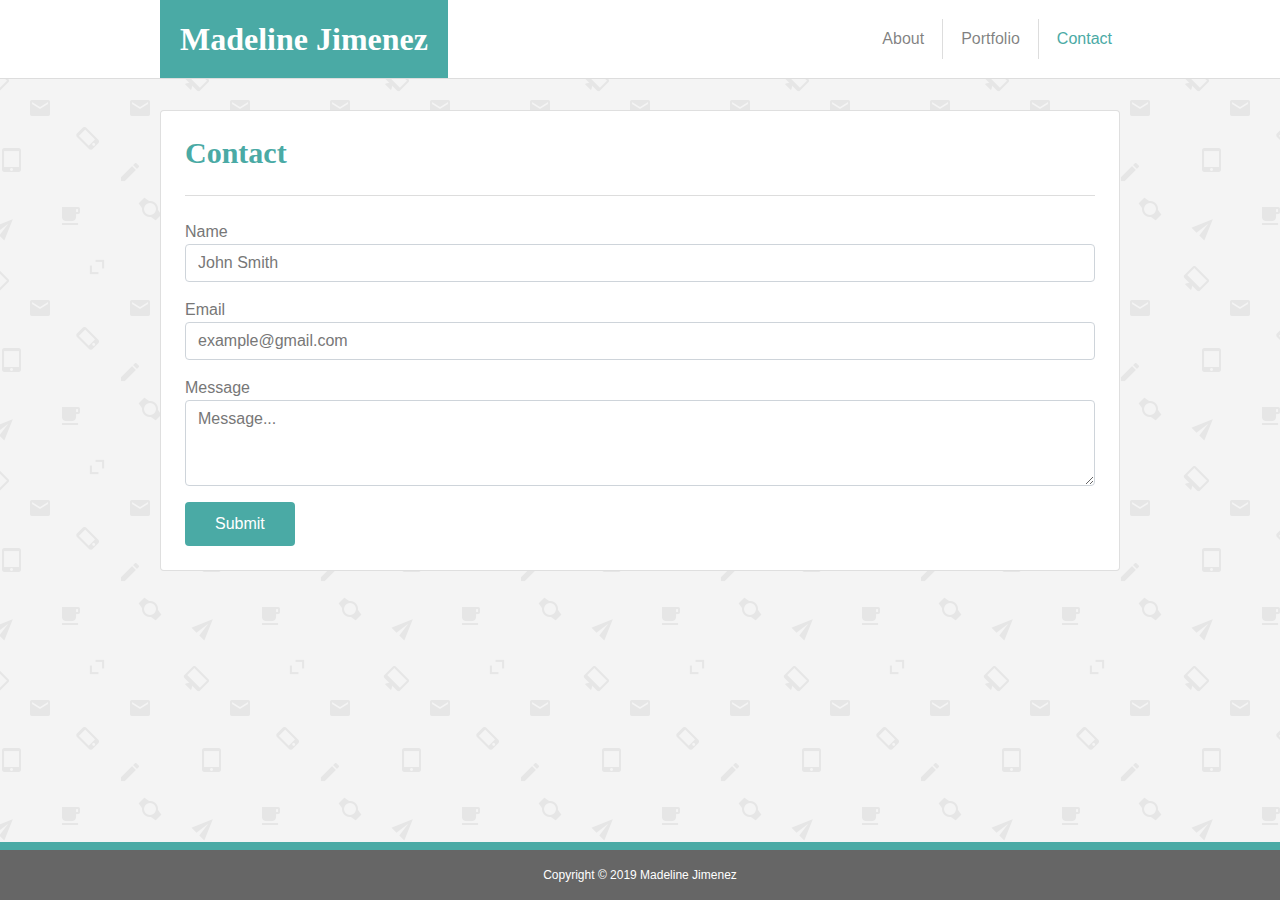
==== contact.html @ cba72f23 "Add file setup" ====
<!DOCTYPE html>
<html lang="en-us">

<head>
    <meta charset="UTF-8">
    <meta name="viewport" content="width=device-width, initial-scale=1">
    <title>Contact</title>
    <link rel="stylesheet" href="https://stackpath.bootstrapcdn.com/bootstrap/4.3.1/css/bootstrap.min.css" integrity="sha384-ggOyR0iXCbMQv3Xipma34MD+dH/1fQ784/j6cY/iJTQUOhcWr7x9JvoRxT2MZw1T" crossorigin="anonymous">
    <link rel="stylesheet" href="assets/css/style.css">
</head>

<body id="contact">
    <div class="navbar-container fixed-top">
        <nav class="navbar navbar-expand-md navbar-light">
            <a class="navbar-brand" href="index.html"><h1>Madeline Jimenez</h1></a>
            <button class="navbar-toggler" type="button" data-toggle="collapse" data-target="#navbarNav" aria-controls="navbarNav" aria-expanded="false" aria-label="Toggle navigation">
                <span class="navbar-toggler-icon"></span>
            </button>
            <div class="collapse navbar-collapse" id="navbarNav">
                <ul class="navbar-nav ml-auto">
                <li class="nav-item">
                    <a class="nav-link" href="index.html">About</a>
                </li>
                <li class="nav-item">
                    <a class="nav-link" href="portfolio.html">Portfolio</a>
                </li>
                <li class="nav-item active">
                    <a class="nav-link" href="contact.html">Contact<span class="sr-only">(current)</span></a>
                </li>
                </ul>
            </div>
        </nav>
    </div>

    <div class="container main">
        <div class="row">
            <div class="col-sm-12 p-0 mb-5">
                <div class="card mb-3 main-card p-4" style="max-width: 960px;">
                    <div class="row no-gutters">
                        <h2 class="card-title main-title mb-4 pb-4 w-100">Contact</h2>
                    </div>
                    <div class="row no-gutters">
                        <div class="col">
                            <form>
                                <div class="form-group">
                                    <label for="name">Name</label>
                                    <input type="text" class="form-control" id="name" placeholder="John Smith">
                                </div>
                                <div class="form-group">
                                    <label for="email">Email</label>
                                    <input type="text" class="form-control" id="email" placeholder="example@gmail.com">
                                </div>
                                <div class="form-group">
                                    <label for="message">Message</label>
                                    <textarea class="form-control" id="exampleFormControlTextarea1" type="text" placeholder="Message..." rows="3"></textarea>
                                </div>
                                <button type="submit" class="btn btn-primary">Submit</button>
                            </form>
                        </div>
                    </div>
                </div>
            </div>
        </div>
    </div>

    <div class="footer nav justify-content-center py-3 px-0 m-0 mw-100">
        <p class=footer-text>Copyright &copy; 2019 Madeline Jimenez</p>
    </div>

    <script src="https://code.jquery.com/jquery-3.3.1.slim.min.js" integrity="sha384-q8i/X+965DzO0rT7abK41JStQIAqVgRVzpbzo5smXKp4YfRvH+8abtTE1Pi6jizo" crossorigin="anonymous"></script>
    <script src="https://cdnjs.cloudflare.com/ajax/libs/popper.js/1.14.7/umd/popper.min.js" integrity="sha384-UO2eT0CpHqdSJQ6hJty5KVphtPhzWj9WO1clHTMGa3JDZwrnQq4sF86dIHNDz0W1" crossorigin="anonymous"></script>
    <script src="https://stackpath.bootstrapcdn.com/bootstrap/4.3.1/js/bootstrap.min.js" integrity="sha384-JjSmVgyd0p3pXB1rRibZUAYoIIy6OrQ6VrjIEaFf/nJGzIxFDsf4x0xIM+B07jRM" crossorigin="anonymous"></script>
</body>

</html>
---- assets/css/style.css ----
/* ---------  Setup */
* {
    box-sizing: border-box;
  }
  
  body {
      margin: 0;
      background: #f9f9f9 url("../images/email-pattern.png") repeat fixed center; 
  }


  /* ---------  Fonts */
 
  h1 {
    color: #fff;
    font-size: 1.2rem;
  }

  @media screen and (min-width: 576px) {
    h1 {
      font-size: 2rem;
    }
  }

  h2 {
      color: #4aaaa5;
      font-size: 1.5rem;
  }

  @media screen and (min-width: 576px) {
    h2 {
      font-size: 1.875rem;
    }
  }

  h3 {
      font-weight: normal;
      font-size: .9rem;
  }

  @media screen and (min-width: 767px) {
    h3 {
      font-size: 1.17rem;
    }
  }

  h1, h2, h3, h4, h5, h6 {
    font-family: 'Georgia', Times, 'Times New Roman', serif;
    margin: 0;
    font-weight: bold;
  }

  p, ul, li, a, label, input[type="text"],
  textarea[type="text"], input[type="text"]::placeholder, textarea[type="text"]::placeholder, button[type="submit"] {
    font-family: 'Arial', 'Helvetica Neue', Helvetica, sans-serif;
    margin: 0;
    color: #777;
  }

  ul {
      list-style-type: none;
      padding: 0;
  }

  a {
      text-decoration: none;
      transition: .4s all;
  }

  a:hover, a:active {
      color: #4aaaa5;
  }


  /* ---- layout */
  .navbar-container {
    background-color: #fff;
    border-bottom: thin solid #ddd;
  }
  
  .navbar {
    padding: 0;
    width: 90%;
    max-width: 960px;
    margin: auto;
    background-color: #fff;
  }

  .navbar-brand {
    padding: 20px;
    background-color: #4aaaa5;
  }

  .navbar-brand:hover,
  .navbar-brand:focus {
    opacity: .8;
  }

  .navbar-toggler:focus {
    outline: none;
    opacity: .5;
  }

  .navbar-toggler-icon:hover,
  .navbar-toggler-icon:focus {
    opacity: .5;
    transition: .4s all;
  }

  .nav-item {
    color: #777;
  }

  .navbar-nav li:not(:last-of-type) {
    padding-right: 10px;
    margin-right: 10px;
    border-right: thin solid #ddd;
}

@media screen and (max-width: 767px) {
  .navbar-nav li:not(:last-of-type) {
    padding-right: 0;
    margin-right: 0;
    border:none;
  }
}

@media screen and (max-width: 767px) {
  #navbarNav {
    text-align: right;
    margin-bottom: .5em;
  }
}

.navbar-light .navbar-nav .active>.nav-link {
  color: #4aaaa5;
}

  .main {
    max-width: 960px;
    width: 90%;
  }

  .main .row .col-sm-12 {
    margin-top: 90px;
  }

  @media screen and (min-width: 576px) {
    .main .row .col-sm-12 {
      margin-top: 110px;
    }
  }

  .main-title {
    border-bottom: thin solid #ddd;
  }

  .footer {
    background-color: #666;
    border-top: 8px solid #4aaaa5;
  }

  .footer-text {
    color: #fff;
    font-size: .75em;
  }


  /* ----- Sticky Footer */
  body {
    display: flex;
    flex-direction: column;
    height: 100vh;
  }

  .main {
    flex: 1 0 auto;
    min-height: auto;
  }


  /* ----- About Page */
  #about .card-p {
    margin-top: 20px;
    line-height: 2em;
  }

  @media screen and (min-width: 576px) {
    #about .card-p:first-of-type {
      margin-top: 0;
    }
  }

  @media screen and (min-width: 576px) {
    #about img {
      max-width: 200px;
      float: left;
      margin-right: 20px;
    }
  }


  /* ----- Portfolio Page */
  #portfolio .portfolio-label {
    bottom: 12px;
    left: 0;
    background-color: #4aaaa5; 
}

#portfolio .portfolio-piece:hover,
#portfolio .portfolio-piece:focus {
  -webkit-box-shadow: 0px 3px 5px -2px rgba(0,0,0,0.75);
  -moz-box-shadow: 0px 3px 5px -2px rgba(0,0,0,0.75);
  box-shadow: 0px 3px 5px -2px rgba(0,0,0,0.75);
  transition: .4s all;
}


  /* ----- Contact Page */
input[type="text"]:hover,
textarea[type="text"]:hover,
input[type="text"]:focus,
textarea[type="text"]:focus {
  border: thin solid #ddd;
  border-left: 8px solid #4aaaa5;
}

button[type="submit"] {
    background-color: #4aaaa5;
    border-style: none;
    color: #fff;
    font-size: 16px;
    padding: 10px 30px;
    transition: .4s background-color;
}

  button[type="submit"]:hover,
  button[type="submit"]:focus {
      background-color: #437471;
      color: #fff;
      cursor: pointer;
  }
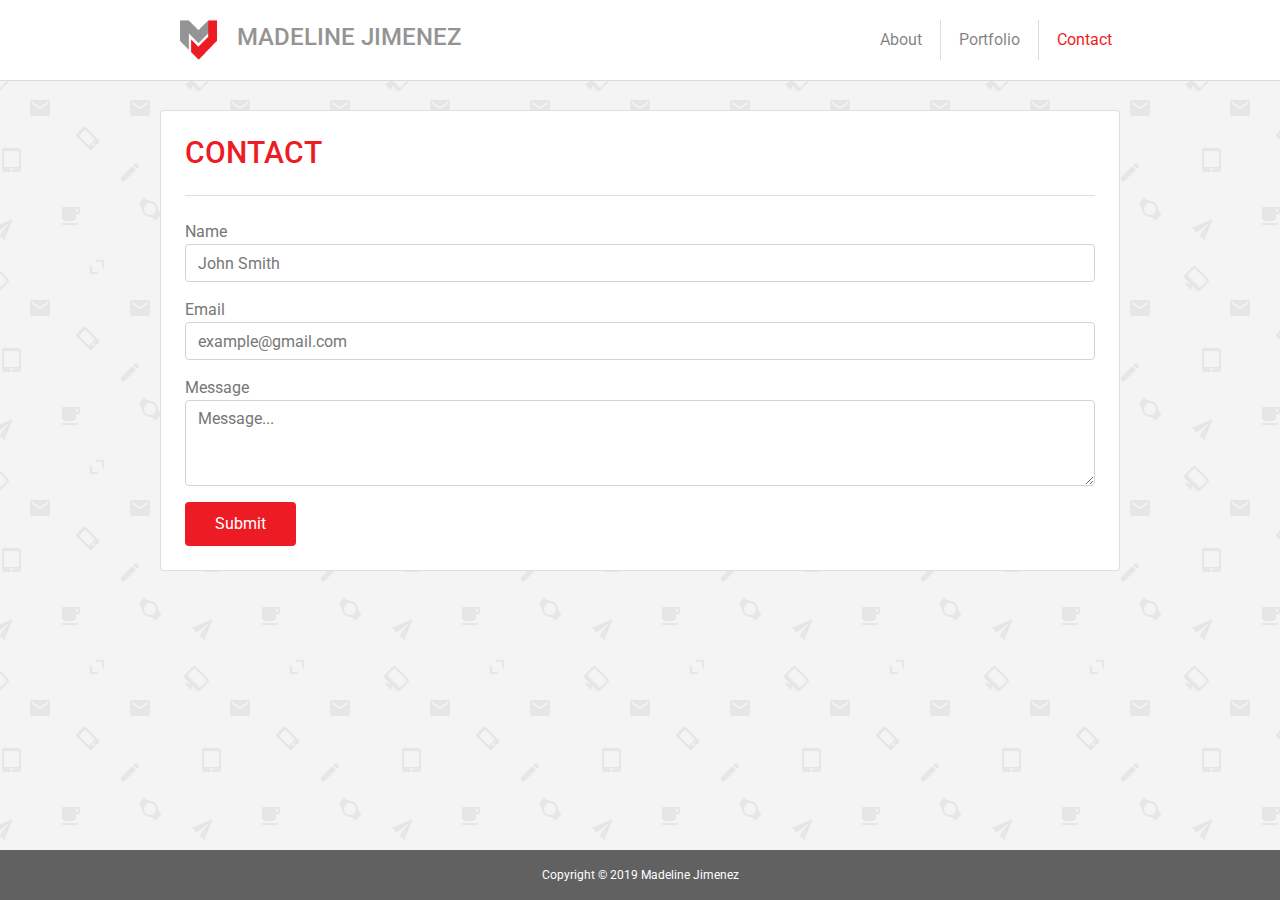
==== commit 2a09f8c3: "Add sass and variables" ====
--- a/contact.html
+++ b/contact.html
@@ -6,13 +6,14 @@
     <meta name="viewport" content="width=device-width, initial-scale=1">
     <title>Contact</title>
     <link rel="stylesheet" href="https://stackpath.bootstrapcdn.com/bootstrap/4.3.1/css/bootstrap.min.css" integrity="sha384-ggOyR0iXCbMQv3Xipma34MD+dH/1fQ784/j6cY/iJTQUOhcWr7x9JvoRxT2MZw1T" crossorigin="anonymous">
+    <link href="https://fonts.googleapis.com/css?family=Roboto&display=swap" rel="stylesheet">
     <link rel="stylesheet" href="assets/css/style.css">
 </head>
 
 <body id="contact">
     <div class="navbar-container fixed-top">
         <nav class="navbar navbar-expand-md navbar-light">
-            <a class="navbar-brand" href="index.html"><h1>Madeline Jimenez</h1></a>
+            <a class="navbar-brand" href="index.html"><img src="assets/images/logo.png" alt="Logo" class="logo"><h1 class="logo-name">Madeline Jimenez</h1></a>
             <button class="navbar-toggler" type="button" data-toggle="collapse" data-target="#navbarNav" aria-controls="navbarNav" aria-expanded="false" aria-label="Toggle navigation">
                 <span class="navbar-toggler-icon"></span>
             </button>
--- a/assets/css/style.css
+++ b/assets/css/style.css
@@ -1,127 +1,165 @@
+/* ---------  Variables */
 /* ---------  Setup */
 * {
-    box-sizing: border-box;
-  }
-  
-  body {
-      margin: 0;
-      background: #f9f9f9 url("../images/email-pattern.png") repeat fixed center; 
-  }
-
-
-  /* ---------  Fonts */
- 
+  -webkit-box-sizing: border-box;
+          box-sizing: border-box;
+}
+
+body {
+  margin: 0;
+  background: #f9f9f9 url("../images/email-pattern.png") repeat fixed center;
+}
+
+/* ---------  Fonts */
+h1 {
+  color: #fff;
+  font-size: 1.2rem;
+}
+
+@media screen and (min-width: 576px) {
   h1 {
-    color: #fff;
-    font-size: 1.2rem;
-  }
-
-  @media screen and (min-width: 576px) {
-    h1 {
-      font-size: 2rem;
-    }
-  }
-
+    font-size: 2rem;
+  }
+}
+
+h2 {
+  color: #ed1c24;
+  font-size: 1.5rem;
+}
+
+@media screen and (min-width: 576px) {
   h2 {
-      color: #4aaaa5;
-      font-size: 1.5rem;
-  }
-
-  @media screen and (min-width: 576px) {
-    h2 {
-      font-size: 1.875rem;
-    }
-  }
-
+    font-size: 1.875rem;
+  }
+}
+
+h3 {
+  font-weight: normal;
+  font-size: .9rem;
+}
+
+@media screen and (min-width: 767px) {
   h3 {
-      font-weight: normal;
-      font-size: .9rem;
-  }
-
-  @media screen and (min-width: 767px) {
-    h3 {
-      font-size: 1.17rem;
-    }
-  }
-
-  h1, h2, h3, h4, h5, h6 {
-    font-family: 'Georgia', Times, 'Times New Roman', serif;
-    margin: 0;
-    font-weight: bold;
-  }
-
-  p, ul, li, a, label, input[type="text"],
-  textarea[type="text"], input[type="text"]::placeholder, textarea[type="text"]::placeholder, button[type="submit"] {
-    font-family: 'Arial', 'Helvetica Neue', Helvetica, sans-serif;
-    margin: 0;
-    color: #777;
-  }
-
-  ul {
-      list-style-type: none;
-      padding: 0;
-  }
-
-  a {
-      text-decoration: none;
-      transition: .4s all;
-  }
-
-  a:hover, a:active {
-      color: #4aaaa5;
-  }
-
-
-  /* ---- layout */
-  .navbar-container {
-    background-color: #fff;
-    border-bottom: thin solid #ddd;
-  }
-  
-  .navbar {
-    padding: 0;
-    width: 90%;
-    max-width: 960px;
-    margin: auto;
-    background-color: #fff;
-  }
-
-  .navbar-brand {
-    padding: 20px;
-    background-color: #4aaaa5;
-  }
-
-  .navbar-brand:hover,
-  .navbar-brand:focus {
-    opacity: .8;
-  }
-
-  .navbar-toggler:focus {
-    outline: none;
-    opacity: .5;
-  }
-
-  .navbar-toggler-icon:hover,
-  .navbar-toggler-icon:focus {
-    opacity: .5;
-    transition: .4s all;
-  }
-
-  .nav-item {
-    color: #777;
-  }
-
-  .navbar-nav li:not(:last-of-type) {
-    padding-right: 10px;
-    margin-right: 10px;
-    border-right: thin solid #ddd;
+    font-size: 1.17rem;
+  }
+}
+
+h1, h2, h3, h4, h5, h6 {
+  font-family: "Roboto", sans-serif;
+  margin: 0;
+  text-transform: uppercase;
+}
+
+p, ul, li, a, label, input[type="text"],
+textarea[type="text"], input[type="text"]::-webkit-input-placeholder, textarea[type="text"]::-webkit-input-placeholder, button[type="submit"] {
+  font-family: "Roboto", sans-serif;
+  margin: 0;
+  color: #777;
+}
+
+p, ul, li, a, label, input[type="text"],
+textarea[type="text"], input[type="text"]:-ms-input-placeholder, textarea[type="text"]:-ms-input-placeholder, button[type="submit"] {
+  font-family: "Roboto", sans-serif;
+  margin: 0;
+  color: #777;
+}
+
+p, ul, li, a, label, input[type="text"],
+textarea[type="text"], input[type="text"]::-ms-input-placeholder, textarea[type="text"]::-ms-input-placeholder, button[type="submit"] {
+  font-family: "Roboto", sans-serif;
+  margin: 0;
+  color: #777;
+}
+
+p, ul, li, a, label, input[type="text"],
+textarea[type="text"], input[type="text"]::placeholder, textarea[type="text"]::placeholder, button[type="submit"] {
+  font-family: "Roboto", sans-serif;
+  margin: 0;
+  color: #777;
+}
+
+ul {
+  list-style-type: none;
+  padding: 0;
+}
+
+a {
+  text-decoration: none;
+  -webkit-transition: .4s all;
+  transition: .4s all;
+}
+
+a:hover, a:active {
+  color: #ed1c24;
+}
+
+/* ---- layout */
+.navbar-container {
+  background-color: #fff;
+  border-bottom: thin solid #ddd;
+}
+
+.navbar {
+  padding: 0;
+  width: 90%;
+  max-width: 960px;
+  margin: auto;
+  background-color: #fff;
+}
+
+.navbar-brand {
+  padding: 20px;
+}
+
+.navbar-brand .logo {
+  height: 2em;
+  margin-right: 20px;
+}
+
+.navbar-brand .logo-name {
+  display: none;
+  color: #949494;
+  font-size: 1.2em;
+}
+
+@media screen and (min-width: 767px) {
+  .navbar-brand .logo-name {
+    display: inline-block;
+  }
+}
+
+.navbar-brand:hover,
+.navbar-brand:focus {
+  opacity: .6;
+}
+
+.navbar-toggler:focus {
+  outline: none;
+  opacity: .5;
+}
+
+.navbar-toggler-icon:hover,
+.navbar-toggler-icon:focus {
+  opacity: .5;
+  -webkit-transition: .4s all;
+  transition: .4s all;
+}
+
+.nav-item {
+  color: #777;
+}
+
+.navbar-nav li:not(:last-of-type) {
+  padding-right: 10px;
+  margin-right: 10px;
+  border-right: thin solid #ddd;
 }
 
 @media screen and (max-width: 767px) {
   .navbar-nav li:not(:last-of-type) {
     padding-right: 0;
     margin-right: 0;
-    border:none;
+    border: none;
   }
 }
 
@@ -132,111 +170,115 @@
   }
 }
 
-.navbar-light .navbar-nav .active>.nav-link {
-  color: #4aaaa5;
-}
-
-  .main {
-    max-width: 960px;
-    width: 90%;
-  }
-
+.navbar-light .navbar-nav .active > .nav-link {
+  color: #ed1c24;
+}
+
+.main {
+  max-width: 960px;
+  width: 90%;
+}
+
+.main .row .col-sm-12 {
+  margin-top: 90px;
+}
+
+@media screen and (min-width: 576px) {
   .main .row .col-sm-12 {
-    margin-top: 90px;
-  }
-
-  @media screen and (min-width: 576px) {
-    .main .row .col-sm-12 {
-      margin-top: 110px;
-    }
-  }
-
-  .main-title {
-    border-bottom: thin solid #ddd;
-  }
-
-  .footer {
-    background-color: #666;
-    border-top: 8px solid #4aaaa5;
-  }
-
-  .footer-text {
-    color: #fff;
-    font-size: .75em;
-  }
-
-
-  /* ----- Sticky Footer */
-  body {
-    display: flex;
-    flex-direction: column;
-    height: 100vh;
-  }
-
-  .main {
-    flex: 1 0 auto;
-    min-height: auto;
-  }
-
-
-  /* ----- About Page */
-  #about .card-p {
-    margin-top: 20px;
-    line-height: 2em;
-  }
-
-  @media screen and (min-width: 576px) {
-    #about .card-p:first-of-type {
-      margin-top: 0;
-    }
-  }
-
-  @media screen and (min-width: 576px) {
-    #about img {
-      max-width: 200px;
-      float: left;
-      margin-right: 20px;
-    }
-  }
-
-
-  /* ----- Portfolio Page */
-  #portfolio .portfolio-label {
-    bottom: 12px;
-    left: 0;
-    background-color: #4aaaa5; 
+    margin-top: 110px;
+  }
+}
+
+.main-title {
+  border-bottom: thin solid #ddd;
+}
+
+.footer {
+  background-color: #616161;
+}
+
+.footer-text {
+  color: #fff;
+  font-size: .75em;
+}
+
+/* ----- Sticky Footer */
+body {
+  display: -webkit-box;
+  display: -ms-flexbox;
+  display: flex;
+  -webkit-box-orient: vertical;
+  -webkit-box-direction: normal;
+      -ms-flex-direction: column;
+          flex-direction: column;
+  height: 100vh;
+}
+
+.main {
+  -webkit-box-flex: 1;
+      -ms-flex: 1 0 auto;
+          flex: 1 0 auto;
+  min-height: auto;
+}
+
+/* ----- About Page */
+#about .card-p {
+  margin-top: 20px;
+  line-height: 2em;
+}
+
+@media screen and (min-width: 576px) {
+  #about .card-p:first-of-type {
+    margin-top: 0;
+  }
+}
+
+@media screen and (min-width: 576px) {
+  #about .card-img {
+    max-width: 200px;
+    float: left;
+    margin-right: 20px;
+  }
+}
+
+/* ----- Portfolio Page */
+#portfolio .portfolio-label {
+  bottom: 12px;
+  left: 0;
+  background-color: #ed1c24;
 }
 
 #portfolio .portfolio-piece:hover,
 #portfolio .portfolio-piece:focus {
-  -webkit-box-shadow: 0px 3px 5px -2px rgba(0,0,0,0.75);
-  -moz-box-shadow: 0px 3px 5px -2px rgba(0,0,0,0.75);
-  box-shadow: 0px 3px 5px -2px rgba(0,0,0,0.75);
+  -webkit-box-shadow: 0px 3px 5px -2px rgba(0, 0, 0, 0.75);
+  box-shadow: 0px 3px 5px -2px rgba(0, 0, 0, 0.75);
+  -webkit-transition: .4s all;
   transition: .4s all;
 }
 
-
-  /* ----- Contact Page */
+/* ----- Contact Page */
 input[type="text"]:hover,
 textarea[type="text"]:hover,
 input[type="text"]:focus,
 textarea[type="text"]:focus {
   border: thin solid #ddd;
-  border-left: 8px solid #4aaaa5;
+  border-left: 8px solid #ed1c24;
 }
 
 button[type="submit"] {
-    background-color: #4aaaa5;
-    border-style: none;
-    color: #fff;
-    font-size: 16px;
-    padding: 10px 30px;
-    transition: .4s background-color;
-}
-
-  button[type="submit"]:hover,
-  button[type="submit"]:focus {
-      background-color: #437471;
-      color: #fff;
-      cursor: pointer;
-  }+  background-color: #ed1c24;
+  border-style: none;
+  color: #fff;
+  font-size: 16px;
+  padding: 10px 30px;
+  -webkit-transition: .4s background-color;
+  transition: .4s background-color;
+}
+
+button[type="submit"]:hover,
+button[type="submit"]:focus {
+  background-color: #af0e14;
+  color: #fff;
+  cursor: pointer;
+}
+/*# sourceMappingURL=style.css.map */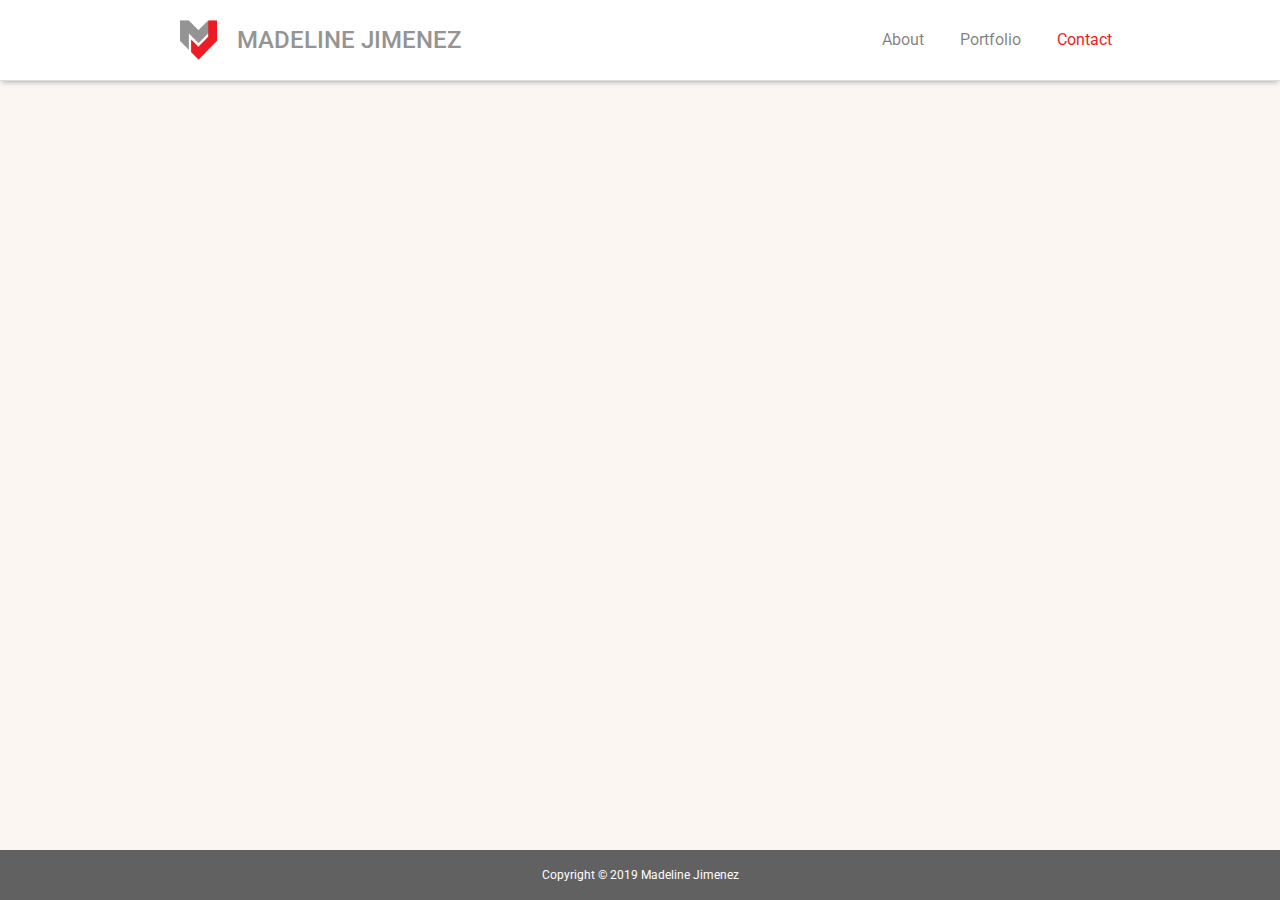
==== commit 009f9e6f: "Style about and portfolio pages" ====
--- a/contact.html
+++ b/contact.html
@@ -6,7 +6,6 @@
     <meta name="viewport" content="width=device-width, initial-scale=1">
     <title>Contact</title>
     <link rel="stylesheet" href="https://stackpath.bootstrapcdn.com/bootstrap/4.3.1/css/bootstrap.min.css" integrity="sha384-ggOyR0iXCbMQv3Xipma34MD+dH/1fQ784/j6cY/iJTQUOhcWr7x9JvoRxT2MZw1T" crossorigin="anonymous">
-    <link href="https://fonts.googleapis.com/css?family=Roboto&display=swap" rel="stylesheet">
     <link rel="stylesheet" href="assets/css/style.css">
 </head>
 
@@ -33,36 +32,9 @@
         </nav>
     </div>
 
-    <div class="container main">
-        <div class="row">
-            <div class="col-sm-12 p-0 mb-5">
-                <div class="card mb-3 main-card p-4" style="max-width: 960px;">
-                    <div class="row no-gutters">
-                        <h2 class="card-title main-title mb-4 pb-4 w-100">Contact</h2>
-                    </div>
-                    <div class="row no-gutters">
-                        <div class="col">
-                            <form>
-                                <div class="form-group">
-                                    <label for="name">Name</label>
-                                    <input type="text" class="form-control" id="name" placeholder="John Smith">
-                                </div>
-                                <div class="form-group">
-                                    <label for="email">Email</label>
-                                    <input type="text" class="form-control" id="email" placeholder="example@gmail.com">
-                                </div>
-                                <div class="form-group">
-                                    <label for="message">Message</label>
-                                    <textarea class="form-control" id="exampleFormControlTextarea1" type="text" placeholder="Message..." rows="3"></textarea>
-                                </div>
-                                <button type="submit" class="btn btn-primary">Submit</button>
-                            </form>
-                        </div>
-                    </div>
-                </div>
-            </div>
-        </div>
-    </div>
+    <main class="main">
+        <h2 class="card-title main-title mb-4 pb-4 w-100">Contact</h2>
+    </main>
 
     <div class="footer nav justify-content-center py-3 px-0 m-0 mw-100">
         <p class=footer-text>Copyright &copy; 2019 Madeline Jimenez</p>
--- a/assets/css/style.css
+++ b/assets/css/style.css
@@ -1,4 +1,6 @@
 /* ---------  Variables */
+@import url(https://fonts.googleapis.com/css?family=Roboto&display=swap);
+/* ---------  Mixins */
 /* ---------  Setup */
 * {
   -webkit-box-sizing: border-box;
@@ -7,18 +9,24 @@
 
 body {
   margin: 0;
-  background: #f9f9f9 url("../images/email-pattern.png") repeat fixed center;
+  background: #fbf6f1;
 }
 
 /* ---------  Fonts */
+h1, h2, h3, h4, h5 {
+  font-family: "Roboto", sans-serif;
+  margin: 0;
+  text-transform: uppercase;
+}
+
 h1 {
   color: #fff;
-  font-size: 1.2rem;
+  font-size: 2rem;
 }
 
 @media screen and (min-width: 576px) {
   h1 {
-    font-size: 2rem;
+    font-size: 2.5rem;
   }
 }
 
@@ -44,10 +52,15 @@
   }
 }
 
-h1, h2, h3, h4, h5, h6 {
-  font-family: "Roboto", sans-serif;
-  margin: 0;
-  text-transform: uppercase;
+h6 {
+  color: #ed1c24;
+  font-weight: bold;
+  font-family: "Roboto", sans-serif;
+  margin: 0;
+}
+
+strong {
+  color: #000;
 }
 
 p, ul, li, a, label, input[type="text"],
@@ -91,15 +104,18 @@
 
 a:hover, a:active {
   color: #ed1c24;
+  text-decoration: none;
 }
 
 /* ---- layout */
 .navbar-container {
   background-color: #fff;
   border-bottom: thin solid #ddd;
-}
-
-.navbar {
+  -webkit-box-shadow: 0px 3px 5px -2px rgba(0, 0, 0, 0.3);
+  box-shadow: 0px 3px 5px -2px rgba(0, 0, 0, 0.3);
+}
+
+.navbar-container .navbar {
   padding: 0;
   width: 90%;
   max-width: 960px;
@@ -107,56 +123,63 @@
   background-color: #fff;
 }
 
-.navbar-brand {
+.navbar-container .navbar .navbar-brand {
   padding: 20px;
-}
-
-.navbar-brand .logo {
+  display: -webkit-box;
+  display: -ms-flexbox;
+  display: flex;
+  -webkit-box-align: center;
+      -ms-flex-align: center;
+          align-items: center;
+}
+
+.navbar-container .navbar .navbar-brand .logo {
   height: 2em;
   margin-right: 20px;
 }
 
-.navbar-brand .logo-name {
+.navbar-container .navbar .navbar-brand .logo-name {
   display: none;
   color: #949494;
   font-size: 1.2em;
 }
 
 @media screen and (min-width: 767px) {
-  .navbar-brand .logo-name {
+  .navbar-container .navbar .navbar-brand .logo-name {
     display: inline-block;
   }
 }
 
-.navbar-brand:hover,
-.navbar-brand:focus {
+.navbar-container .navbar .navbar-brand:hover, .navbar-container .navbar .navbar-brand:focus {
   opacity: .6;
 }
 
-.navbar-toggler:focus {
+.navbar-container .navbar .navbar-toggler {
+  border: none;
+}
+
+.navbar-container .navbar .navbar-toggler:focus {
   outline: none;
   opacity: .5;
 }
 
-.navbar-toggler-icon:hover,
-.navbar-toggler-icon:focus {
+.navbar-container .navbar .navbar-toggler-icon:hover, .navbar-container .navbar .navbar-toggler-icon:focus {
   opacity: .5;
   -webkit-transition: .4s all;
   transition: .4s all;
 }
 
-.nav-item {
+.navbar-container .navbar #navbarNav .nav-item {
   color: #777;
 }
 
-.navbar-nav li:not(:last-of-type) {
+.navbar-container .navbar #navbarNav .nav-item:not(:last-of-type) {
   padding-right: 10px;
   margin-right: 10px;
-  border-right: thin solid #ddd;
 }
 
 @media screen and (max-width: 767px) {
-  .navbar-nav li:not(:last-of-type) {
+  .navbar-container .navbar #navbarNav .nav-item:not(:last-of-type) {
     padding-right: 0;
     margin-right: 0;
     border: none;
@@ -164,33 +187,18 @@
 }
 
 @media screen and (max-width: 767px) {
-  #navbarNav {
+  .navbar-container .navbar #navbarNav {
     text-align: right;
     margin-bottom: .5em;
   }
 }
 
-.navbar-light .navbar-nav .active > .nav-link {
+.navbar-container .navbar-light .navbar-nav .active > .nav-link {
   color: #ed1c24;
 }
 
-.main {
-  max-width: 960px;
-  width: 90%;
-}
-
-.main .row .col-sm-12 {
-  margin-top: 90px;
-}
-
-@media screen and (min-width: 576px) {
-  .main .row .col-sm-12 {
-    margin-top: 110px;
-  }
-}
-
-.main-title {
-  border-bottom: thin solid #ddd;
+main .card-title {
+  text-align: center;
 }
 
 .footer {
@@ -214,7 +222,7 @@
   height: 100vh;
 }
 
-.main {
+body .main {
   -webkit-box-flex: 1;
       -ms-flex: 1 0 auto;
           flex: 1 0 auto;
@@ -222,63 +230,325 @@
 }
 
 /* ----- About Page */
-#about .card-p {
-  margin-top: 20px;
-  line-height: 2em;
-}
-
-@media screen and (min-width: 576px) {
-  #about .card-p:first-of-type {
-    margin-top: 0;
-  }
-}
-
-@media screen and (min-width: 576px) {
-  #about .card-img {
-    max-width: 200px;
-    float: left;
-    margin-right: 20px;
+#about .hero {
+  padding: 10em 0 5em;
+  background-color: #ed1c24;
+  color: #fff;
+  text-align: center;
+}
+
+#about .hero p {
+  color: #fff;
+  margin-top: 1em;
+}
+
+#about .skills {
+  background-color: #fff;
+}
+
+#about .skills .wrapper {
+  width: 90%;
+  max-width: 767px;
+  margin: auto;
+  text-align: center;
+  padding: 10% 0;
+}
+
+#about .skills .wrapper .skill {
+  -webkit-box-flex: 1;
+      -ms-flex: 1;
+          flex: 1;
+}
+
+#about .skills .wrapper .skill i {
+  background-color: #ed1c24;
+  border-radius: 50%;
+  padding: 1em;
+  color: #fff;
+  margin-bottom: .5em;
+  font-size: 1.3em;
+}
+
+#about .skills .wrapper .skill .fa-laptop-code, #about .skills .wrapper .skill .fa-network-wired {
+  padding: 1em .9em;
+}
+
+#about .skills .wrapper .skill:not(:last-of-type) {
+  margin-bottom: 3em;
+}
+
+@media screen and (min-width: 576px) {
+  #about .skills .wrapper .skill:not(:last-of-type) {
+    margin-bottom: 0;
+  }
+}
+
+@media screen and (min-width: 576px) {
+  #about .skills .wrapper {
+    display: -webkit-box;
+    display: -ms-flexbox;
+    display: flex;
+    -ms-flex-pack: distribute;
+        justify-content: space-around;
+  }
+}
+
+#about main {
+  width: 90%;
+  max-width: 960px;
+  margin: auto;
+}
+
+#about main .about-me {
+  padding: 10% 0;
+}
+
+#about main .about-me .bio-content .img-links img {
+  margin: 0 0 2em 0;
+}
+
+@media screen and (min-width: 576px) {
+  #about main .about-me .bio-content .img-links {
+    width: 40%;
+    margin: 0 2em 0 0;
+  }
+}
+
+#about main .about-me .bio-content .img-links .about-links {
+  margin-bottom: 1em;
+}
+
+#about main .about-me .bio-content .img-links .about-links a {
+  color: #ed1c24;
+}
+
+#about main .about-me .bio-content .img-links .about-links a i {
+  margin-left: .5em;
+}
+
+#about main .about-me .bio-content .img-links .about-links a:hover, #about main .about-me .bio-content .img-links .about-links a:focus {
+  color: #616161;
+}
+
+#about main .about-me .bio-content .img-links .about-links a:not(:last-of-type) {
+  margin-right: .5em;
+  padding-right: .5em;
+  border-right: thin solid #616161;
+}
+
+#about main .about-me .bio-content .bio p:first-of-type {
+  margin-bottom: 1em;
+}
+
+@media screen and (min-width: 576px) {
+  #about main .about-me .bio-content .bio {
+    width: 60%;
+  }
+}
+
+@media screen and (min-width: 576px) {
+  #about main .about-me .bio-content {
+    display: -webkit-box;
+    display: -ms-flexbox;
+    display: flex;
   }
 }
 
 /* ----- Portfolio Page */
-#portfolio .portfolio-label {
-  bottom: 12px;
+#portfolio main {
+  margin-top: 8em;
+}
+
+#portfolio main .boxes {
+  display: -webkit-box;
+  display: -ms-flexbox;
+  display: flex;
+  -ms-flex-wrap: wrap;
+      flex-wrap: wrap;
+  -webkit-box-pack: center;
+      -ms-flex-pack: center;
+          justify-content: center;
+}
+
+#portfolio main .boxes .box-container {
+  width: 100%;
+  position: relative;
+}
+
+#portfolio main .boxes .box-container-icons {
+  position: absolute;
+  width: 100%;
+  top: 5%;
+  left: 5%;
+  z-index: 1;
+}
+
+#portfolio main .boxes .box-container-icons a i {
+  background-color: #ed1c24;
+  border-radius: 50%;
+  padding: 1em;
+  color: #fff;
+  margin-bottom: .5em;
+  font-size: 1em;
+  -webkit-box-shadow: 0px 3px 5px -2px rgba(0, 0, 0, 0.3);
+  box-shadow: 0px 3px 5px -2px rgba(0, 0, 0, 0.3);
+  -webkit-transition: all .5s;
+  transition: all .5s;
+}
+
+#portfolio main .boxes .box-container-icons a:hover i, #portfolio main .boxes .box-container-icons a:focus i {
+  background-color: #616161;
+}
+
+@media (min-width: 500px) {
+  #portfolio main .boxes .box-container {
+    width: 50%;
+  }
+}
+
+@media (min-width: 800px) {
+  #portfolio main .boxes .box-container {
+    width: 33.333%;
+  }
+}
+
+@media (min-width: 1200px) {
+  #portfolio main .boxes .box-container {
+    width: 25%;
+  }
+}
+
+#portfolio main .boxes .box-container .box {
+  background: lightgrey;
+  height: 100vw;
+  border-bottom: thin #fff solid;
+  position: relative;
+}
+
+@media (min-width: 500px) {
+  #portfolio main .boxes .box-container .box {
+    height: 50vw;
+    border: thin #fff solid;
+  }
+}
+
+@media (min-width: 800px) {
+  #portfolio main .boxes .box-container .box {
+    height: 33.333vw;
+  }
+}
+
+@media (min-width: 1200px) {
+  #portfolio main .boxes .box-container .box {
+    height: 25vw;
+  }
+}
+
+#portfolio main .boxes .box-container .box .work-thumbnail {
+  width: 100%;
+  height: 100%;
+  padding: 5em;
+  display: -webkit-box;
+  display: -ms-flexbox;
+  display: flex;
+  -webkit-box-pack: center;
+      -ms-flex-pack: center;
+          justify-content: center;
+  -webkit-box-align: center;
+      -ms-flex-align: center;
+          align-items: center;
+}
+
+#portfolio main .boxes .box-container .box .thumbnail1 {
+  background: #000 url("../images/work1.png") no-repeat top center/cover;
+}
+
+#portfolio main .boxes .box-container .box .thumbnail2 {
+  background: #000 url("../images/work2.png") no-repeat top center/cover;
+}
+
+#portfolio main .boxes .box-container .box .thumbnail3 {
+  background: #000 url("../images/work3.png") no-repeat top center/cover;
+}
+
+#portfolio main .boxes .box-container .box-overlay {
+  position: absolute;
+  width: 100%;
+  height: 100%;
+  top: 0;
   left: 0;
-  background-color: #ed1c24;
-}
-
-#portfolio .portfolio-piece:hover,
-#portfolio .portfolio-piece:focus {
-  -webkit-box-shadow: 0px 3px 5px -2px rgba(0, 0, 0, 0.75);
-  box-shadow: 0px 3px 5px -2px rgba(0, 0, 0, 0.75);
-  -webkit-transition: .4s all;
-  transition: .4s all;
+  background: rgba(151, 12, 17, 0.9);
+  opacity: 0;
+  -webkit-transition: all .5s;
+  transition: all .5s;
+}
+
+#portfolio main .boxes .box-container .box-overlay::before {
+  content: 'Work Title';
+  color: #fff;
+  font-family: "Roboto", sans-serif;
+  text-transform: uppercase;
+  position: absolute;
+  font-size: 1.8em;
+  width: 100%;
+  bottom: 12%;
+  left: 5%;
+  opacity: 0;
+  -webkit-transition: all .5s;
+  transition: all .5s;
+}
+
+#portfolio main .boxes .box-container .box-overlay::after {
+  content: 'Work Description';
+  color: #fff;
+  font-family: "Roboto", sans-serif;
+  position: absolute;
+  font-size: 1.3em;
+  width: 100%;
+  bottom: 5%;
+  left: 5%;
+  opacity: 0;
+  -webkit-transition: all .5s;
+  transition: all .5s;
+}
+
+#portfolio main .boxes .box-container .box-overlay:hover {
+  opacity: 1;
+}
+
+#portfolio main .boxes .box-container .box-overlay:hover::before {
+  opacity: 1;
+  font-size: 1.5em;
+}
+
+#portfolio main .boxes .box-container .box-overlay:hover::after {
+  opacity: 1;
+  font-size: 1em;
+}
+
+#portfolio main .boxes .box-container .box-overlay1::before {
+  content: 'Pack-It';
+}
+
+#portfolio main .boxes .box-container .box-overlay1::after {
+  content: 'Collaboration';
+}
+
+#portfolio main .boxes .box-container .box-overlay2::before {
+  content: 'Weather Dashboard';
+}
+
+#portfolio main .boxes .box-container .box-overlay2::after {
+  content: 'Individual';
+}
+
+#portfolio main .boxes .box-container .box-overlay3::before {
+  content: 'Code Quiz';
+}
+
+#portfolio main .boxes .box-container .box-overlay3::after {
+  content: 'Individual';
 }
 
 /* ----- Contact Page */
-input[type="text"]:hover,
-textarea[type="text"]:hover,
-input[type="text"]:focus,
-textarea[type="text"]:focus {
-  border: thin solid #ddd;
-  border-left: 8px solid #ed1c24;
-}
-
-button[type="submit"] {
-  background-color: #ed1c24;
-  border-style: none;
-  color: #fff;
-  font-size: 16px;
-  padding: 10px 30px;
-  -webkit-transition: .4s background-color;
-  transition: .4s background-color;
-}
-
-button[type="submit"]:hover,
-button[type="submit"]:focus {
-  background-color: #af0e14;
-  color: #fff;
-  cursor: pointer;
-}
 /*# sourceMappingURL=style.css.map */